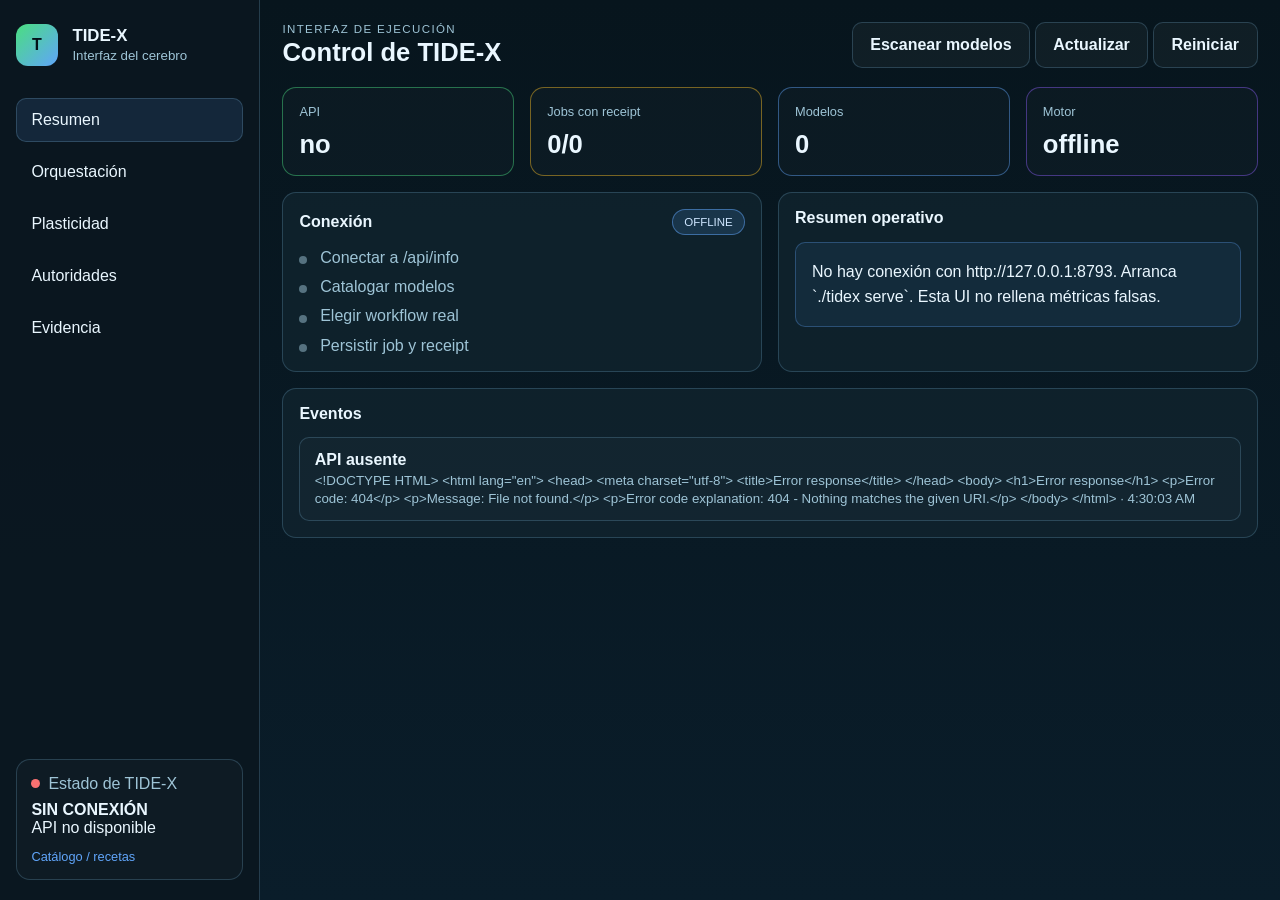
==== web-console/index.html @ 8091cc87 "refactor: reorganize TIDEX into domain modules and refresh operator surface Move flat src/ into foun" ====
<!DOCTYPE html>
<html lang="es">
  <head>
    <meta charset="UTF-8" />
    <meta name="viewport" content="width=device-width, initial-scale=1.0" />
    <title>TIDE-X | Interfaz</title>
    <link rel="stylesheet" href="styles.css" />
  </head>
  <body>
    <div class="app-shell">
      <aside class="sidebar">
        <div class="brand">
          <div class="brand-mark">T</div>
          <div>
            <h1>TIDE-X</h1>
            <small>Interfaz del cerebro</small>
          </div>
        </div>

        <nav class="nav">
          <button class="nav-item active" data-panel="overview">Resumen</button>
          <button class="nav-item" data-panel="pipeline">Orquestación</button>
          <button class="nav-item" data-panel="plasticity">Plasticidad</button>
          <button class="nav-item" data-panel="modules">Autoridades</button>
          <button class="nav-item" data-panel="evidence">Evidencia</button>
        </nav>

        <div class="mini-panel status-panel">
          <div class="status-row">
            <span class="status-dot" id="statusDot"></span>
            <span>Estado de TIDE-X</span>
          </div>
          <strong id="systemStatus">Sin conexión</strong>
          <div id="runtimeBadge" class="runtime-badge">buscando API</div>
          <a class="operator-link" href="/operator">Catálogo / recetas</a>
        </div>
      </aside>

      <main class="main-panel">
        <header class="topbar">
          <div>
            <p class="eyebrow">INTERFAZ DE EJECUCIÓN</p>
            <h2>Control de TIDE-X</h2>
          </div>
          <div class="header-actions">
            <button id="scanBtn" class="secondary">Escanear modelos</button>
            <button id="refreshBtn" class="secondary">Actualizar</button>
            <button id="resetBtn" class="secondary">Reiniciar</button>
          </div>
        </header>

        <section id="overview" class="panel active">
          <div class="metrics">
            <article class="metric-card ok">
              <span class="label">API</span>
              <strong id="metricAuthority">—</strong>
            </article>
            <article class="metric-card warn">
              <span class="label">Jobs con receipt</span>
              <strong id="metricEvidence">0/0</strong>
            </article>
            <article class="metric-card info">
              <span class="label">Modelos</span>
              <strong id="metricCapacity">0</strong>
            </article>
            <article class="metric-card accent">
              <span class="label">Motor</span>
              <strong id="metricRuntime">—</strong>
            </article>
          </div>

          <div class="grid two-columns">
            <div class="card">
              <div class="card-head">
                <h3>Conexión</h3>
                <span class="pill" id="phasePill">OFFLINE</span>
              </div>
              <ul class="timeline" id="timelineList">
                <li>Conectar a /api/info</li>
                <li>Catalogar modelos</li>
                <li>Elegir workflow real</li>
                <li>Persistir job y receipt</li>
              </ul>
            </div>

            <div class="card">
              <div class="card-head">
                <h3>Resumen operativo</h3>
              </div>
              <div id="summaryBox" class="summary-box">
                Esta es la interfaz de TIDE-X. Habla con el runtime local. No inventa autoridad ni receipts.
              </div>
            </div>
          </div>

          <div class="card full">
            <div class="card-head">
              <h3>Eventos</h3>
            </div>
            <div id="eventLog" class="event-log"></div>
          </div>
        </section>

        <section id="pipeline" class="panel">
          <div class="card full">
            <div class="card-head">
              <h3>Asistente operativo TIDE-X</h3>
            </div>

            <div class="goal-editor">
              <label>
                Nota (no es un parámetro reservado del runtime)
                <textarea id="goalInput" rows="3">Comprobar modelos locales y lanzar solo un workflow que TIDE-X acepte.</textarea>
              </label>
              <div class="goal-actions">
                <button class="secondary" id="buildPipelineBtn">Revisar plan</button>
                <button class="primary" id="runCycleBtn">Ejecutar workflow</button>
              </div>
            </div>

            <div class="workflow-wizard">
              <details class="wizard-step accordion-panel" open>
                <summary>
                  <span class="step-index">1</span>
                  <span>Modelos catalogados</span>
                </summary>
                <div class="accordion-content">
                  <div id="modelSelector" class="selection-list"></div>
                </div>
              </details>

              <details class="wizard-step accordion-panel" open>
                <summary>
                  <span class="step-index">2</span>
                  <span>Dataset / benchmark</span>
                </summary>
                <div class="accordion-content">
                  <div id="datasetSelector" class="selection-list dataset-list"></div>
                  <label class="upload-field">
                    <span>Cargar JSON, JSONL, CSV o texto</span>
                    <input id="datasetUpload" type="file" accept=".json,.jsonl,.csv,.txt" />
                  </label>
                  <div id="datasetValidation" class="validation-box neutral">
                    El descubrimiento conductual exige un JSON con schema cerebro.cross_model.behavioral_benchmark/v1.
                  </div>
                </div>
              </details>

              <details class="wizard-step accordion-panel" open>
                <summary>
                  <span class="step-index">3</span>
                  <span>Operación</span>
                </summary>
                <div class="accordion-content">
                  <div id="workflowSelector" class="workflow-list"></div>
                </div>
              </details>

              <details class="wizard-step summary-step accordion-panel" open>
                <summary>
                  <span class="step-index">4</span>
                  <span>Plan y lanzamiento</span>
                </summary>
                <div class="accordion-content">
                  <div id="executionSummary" class="summary-box"></div>
                  <div class="goal-actions compact-actions">
                    <button class="primary" id="runSelectedWorkflowBtn">Lanzar job</button>
                  </div>
                </div>
              </details>
            </div>

            <div id="pipelineOverview" class="pipeline-overview"></div>
          </div>
        </section>

        <section id="plasticity" class="panel">
          <div class="card full">
            <div class="card-head">
              <h3>Plasticidad y routing</h3>
            </div>
            <div class="plasticity-tabs" id="plasticityTabs">
              <button class="tab-btn active" data-tab="state">Estado</button>
              <button class="tab-btn" data-tab="experiments">Experimentos</button>
              <button class="tab-btn" data-tab="elo">ELO</button>
              <button class="tab-btn" data-tab="routes">Rutas</button>
              <button class="tab-btn" data-tab="learning">Aprendizaje</button>
            </div>
            <div id="plasticityPanel" class="plasticity-panel"></div>
          </div>
        </section>

        <section id="modules" class="panel">
          <div class="card full">
            <div class="card-head">
              <h3>Autoridades y áreas de TIDE-X</h3>
            </div>
            <div id="moduleGrid" class="module-grid"></div>
          </div>
        </section>

        <section id="evidence" class="panel">
          <div class="card full">
            <div class="card-head">
              <h3>Traza de evidencia</h3>
            </div>
            <div id="evidenceLog" class="evidence-log"></div>
          </div>

          <div class="card full">
            <div class="card-head">
              <h3>Jobs y receipts</h3>
            </div>
            <div id="receiptList" class="receipt-list"></div>
          </div>
        </section>
      </main>
    </div>

    <script src="app.js"></script>
  </body>
</html>
---- web-console/styles.css ----
:root {
  --bg: #07151d;
  --panel: #102a35;
  --panel-2: #173746;
  --panel-3: #214d5e;
  --border: rgba(146, 216, 255, 0.2);
  --text: #eaf7ff;
  --muted: #9ec4d6;
  --ok: #4ade80;
  --warn: #fbbf24;
  --danger: #f87171;
  --info: #60a5fa;
  --accent: #8b5cf6;
}

* {
  box-sizing: border-box;
}

html, body {
  margin: 0;
  min-height: 100%;
  background: linear-gradient(180deg, #07151d 0%, #0a1d2a 100%);
  color: var(--text);
  font-family: Inter, "Segoe UI", sans-serif;
}

body {
  min-height: 100vh;
}

button {
  font: inherit;
}

.app-shell {
  display: grid;
  grid-template-columns: 260px 1fr;
  min-height: 100vh;
}

.sidebar {
  background: rgba(10, 23, 32, 0.9);
  border-right: 1px solid var(--border);
  padding: 1.25rem 1rem;
  display: flex;
  flex-direction: column;
  gap: 1.25rem;
}

.brand {
  display: flex;
  align-items: center;
  gap: 0.9rem;
  padding: 0.25rem 0 0.75rem;
}

.brand-mark {
  width: 42px;
  height: 42px;
  border-radius: 12px;
  display: grid;
  place-items: center;
  background: linear-gradient(135deg, #4ade80, #60a5fa);
  color: #031018;
  font-weight: 800;
}

.brand h1 {
  margin: 0;
  font-size: 1.05rem;
}

.brand small {
  color: var(--muted);
}

.operator-link {
  display: inline-block;
  margin-top: 0.75rem;
  color: var(--info);
  font-size: 0.8rem;
  text-decoration: none;
}

.operator-link:hover {
  text-decoration: underline;
}

.nav {
  display: flex;
  flex-direction: column;
  gap: 0.5rem;
}

.nav-item {
  width: 100%;
  text-align: left;
  background: transparent;
  border: 1px solid transparent;
  color: var(--text);
  padding: 0.75rem 0.9rem;
  border-radius: 10px;
  cursor: pointer;
  transition: 0.2s ease;
}

.nav-item:hover,
.nav-item.active {
  background: rgba(96, 165, 250, 0.12);
  border-color: var(--border);
}

.mini-panel {
  margin-top: auto;
  background: rgba(255,255,255,0.02);
  border: 1px solid var(--border);
  border-radius: 14px;
  padding: 0.9rem;
}

.status-row {
  display: flex;
  align-items: center;
  gap: 0.5rem;
  color: var(--muted);
  margin-bottom: 0.5rem;
}

.status-dot {
  width: 9px;
  height: 9px;
  border-radius: 50%;
  display: inline-block;
  background: var(--danger);
}

.status-dot.live {
  background: var(--ok);
  box-shadow: 0 0 10px rgba(74, 222, 128, 0.8);
}

.main-panel {
  padding: 1.4rem;
}

.topbar {
  display: flex;
  justify-content: space-between;
  align-items: center;
  margin-bottom: 1.2rem;
  gap: 1rem;
}

.eyebrow {
  margin: 0 0 0.2rem;
  color: var(--muted);
  letter-spacing: 0.12em;
  font-size: 0.72rem;
}

.topbar h2 {
  margin: 0;
  font-size: clamp(1.4rem, 2vw, 2rem);
}

.panel {
  display: none;
}

.panel.active {
  display: block;
}

.metrics {
  display: grid;
  grid-template-columns: repeat(4, minmax(140px, 1fr));
  gap: 1rem;
  margin-bottom: 1rem;
}

.metric-card {
  background: rgba(255,255,255,0.02);
  border: 1px solid var(--border);
  border-radius: 14px;
  padding: 1rem;
  display: flex;
  flex-direction: column;
  gap: 0.7rem;
}

.metric-card.ok { border-color: rgba(74, 222, 128, 0.45); }
.metric-card.warn { border-color: rgba(251, 191, 36, 0.45); }
.metric-card.info { border-color: rgba(96, 165, 250, 0.45); }
.metric-card.accent { border-color: rgba(139, 92, 246, 0.45); }

.label {
  color: var(--muted);
  font-size: 0.8rem;
}

.metric-card strong {
  font-size: 1.6rem;
}

.grid.two-columns {
  display: grid;
  grid-template-columns: 1fr 1fr;
  gap: 1rem;
}

.card {
  background: rgba(17, 37, 47, 0.78);
  border: 1px solid var(--border);
  border-radius: 14px;
  padding: 1rem;
}

.card.full {
  margin-top: 1rem;
}

.card-head {
  display: flex;
  justify-content: space-between;
  align-items: center;
  margin-bottom: 0.9rem;
}

.card-head h3 {
  margin: 0;
  font-size: 1rem;
}

.pill {
  display: inline-block;
  padding: 0.35rem 0.7rem;
  border-radius: 999px;
  font-size: 0.72rem;
  background: rgba(96, 165, 250, 0.15);
  border: 1px solid rgba(96, 165, 250, 0.5);
  color: #cfe6ff;
}

.timeline {
  list-style: none;
  margin: 0;
  padding: 0;
  display: flex;
  flex-direction: column;
  gap: 0.7rem;
  color: var(--muted);
}

.timeline li {
  position: relative;
  padding-left: 1.3rem;
}

.timeline li::before {
  content: "";
  position: absolute;
  left: 0;
  top: 0.45rem;
  width: 8px;
  height: 8px;
  border-radius: 50%;
  background: rgba(158, 196, 214, 0.5);
}

.timeline li.done::before { background: var(--ok); }
.timeline li.doing::before { background: var(--warn); }

.summary-box {
  background: rgba(96, 165, 250, 0.08);
  border: 1px solid rgba(96, 165, 250, 0.3);
  border-radius: 10px;
  color: var(--text);
  padding: 1rem;
  line-height: 1.6;
}

.workflow-wizard {
  display: grid;
  grid-template-columns: repeat(2, minmax(260px, 1fr));
  gap: 1rem;
  margin-top: 1rem;
}

.accordion-panel {
  background: rgba(255, 255, 255, 0.02);
  border: 1px solid var(--border);
  border-radius: 14px;
  padding: 0;
  overflow: hidden;
}

.accordion-panel summary {
  list-style: none;
  display: flex;
  align-items: center;
  gap: 0.75rem;
  padding: 1rem 1rem 0.9rem;
  cursor: pointer;
  font-weight: 600;
  color: var(--text);
}

.accordion-panel summary::-webkit-details-marker {
  display: none;
}

.accordion-panel[open] summary {
  border-bottom: 1px solid var(--border);
  background: rgba(96, 165, 250, 0.04);
}

.accordion-content {
  padding: 1rem;
}

.summary-step {
  grid-column: 1 / -1;
}

.wizard-head {
  display: flex;
  align-items: center;
  gap: 0.75rem;
  margin-bottom: 0.85rem;
}

.step-index {
  width: 28px;
  height: 28px;
  border-radius: 50%;
  display: grid;
  place-items: center;
  background: rgba(96, 165, 250, 0.15);
  border: 1px solid rgba(96, 165, 250, 0.5);
  color: #dfeefe;
  font-weight: 700;
}

.wizard-step h4 {
  margin: 0;
  font-size: 1rem;
}

.selection-list,
.workflow-list {
  display: grid;
  gap: 0.75rem;
}

.option-card {
  border: 1px solid var(--border);
  background: rgba(12, 27, 35, 0.7);
  border-radius: 10px;
  padding: 0.8rem 0.9rem;
  cursor: pointer;
  transition: border-color 0.2s ease, transform 0.15s ease, box-shadow 0.2s ease;
}

.option-card:hover {
  transform: translateY(-1px);
  border-color: rgba(96, 165, 250, 0.5);
}

.option-card.selected {
  border-color: rgba(74, 222, 128, 0.6);
  box-shadow: inset 0 0 0 1px rgba(74, 222, 128, 0.35);
}

.option-card.disabled {
  opacity: 0.5;
  cursor: not-allowed;
}

.option-card strong {
  display: block;
  margin-bottom: 0.25rem;
}

.option-card small,
.option-card span {
  color: var(--muted);
}

.option-card .option-meta {
  display: flex;
  justify-content: space-between;
  gap: 0.5rem;
  align-items: center;
  margin-top: 0.35rem;
}

.validation-box {
  margin-top: 0.75rem;
  border-radius: 10px;
  border: 1px solid var(--border);
  padding: 0.75rem 0.85rem;
  background: rgba(255, 255, 255, 0.02);
  color: var(--text);
  line-height: 1.5;
}

.validation-box.success {
  border-color: rgba(74, 222, 128, 0.5);
  background: rgba(74, 222, 128, 0.08);
}

.validation-box.warning {
  border-color: rgba(251, 191, 36, 0.5);
  background: rgba(251, 191, 36, 0.08);
}

.validation-box.neutral {
  border-color: rgba(96, 165, 250, 0.3);
}

.upload-field {
  display: grid;
  gap: 0.45rem;
  margin-top: 0.85rem;
  color: var(--muted);
}

.upload-field input {
  width: 100%;
  padding: 0.7rem 0.8rem;
  border-radius: 10px;
  border: 1px solid var(--border);
  background: rgba(255, 255, 255, 0.02);
  color: var(--text);
}

.compact-actions {
  margin-top: 0.9rem;
}

.actions {
  display: flex;
  flex-wrap: wrap;
  gap: 0.8rem;
  margin-top: 0.5rem;
}

.primary, .secondary {
  border: none;
  border-radius: 10px;
  padding: 0.8rem 1.1rem;
  cursor: pointer;
  font-weight: 700;
  transition: transform 0.15s ease, opacity 0.15s ease;
}

.primary {
  background: linear-gradient(135deg, #4ade80, #22c55e);
  color: #06250f;
}

.primary.alt {
  background: linear-gradient(135deg, #60a5fa, #8b5cf6);
  color: white;
}

.secondary {
  background: rgba(255,255,255,0.04);
  border: 1px solid var(--border);
  color: var(--text);
}

.primary:hover, .secondary:hover {
  transform: translateY(-1px);
}

.primary:disabled, .secondary:disabled {
  opacity: 0.45;
  cursor: not-allowed;
  transform: none;
}

.evidence-log,
.event-log,
.receipt-list {
  display: flex;
  flex-direction: column;
  gap: 0.8rem;
}

.log-entry,
.receipt-item {
  background: rgba(255,255,255,0.02);
  border: 1px solid var(--border);
  border-radius: 10px;
  padding: 0.8rem 0.9rem;
}

.log-entry strong,
.receipt-item strong {
  display: block;
  margin-bottom: 0.15rem;
}

.log-entry small,
.receipt-item small {
  color: var(--muted);
}

.receipt-item .hash {
  font-family: "SFMono-Regular", Consolas, monospace;
  color: #d0eaff;
  word-break: break-all;
}

@media (max-width: 860px) {
  .app-shell {
    grid-template-columns: 1fr;
  }

  .sidebar {
    border-right: none;
    border-bottom: 1px solid var(--border);
  }

  .metrics,
  .grid.two-columns,
  .workflow-wizard {
    grid-template-columns: 1fr;
  }
}
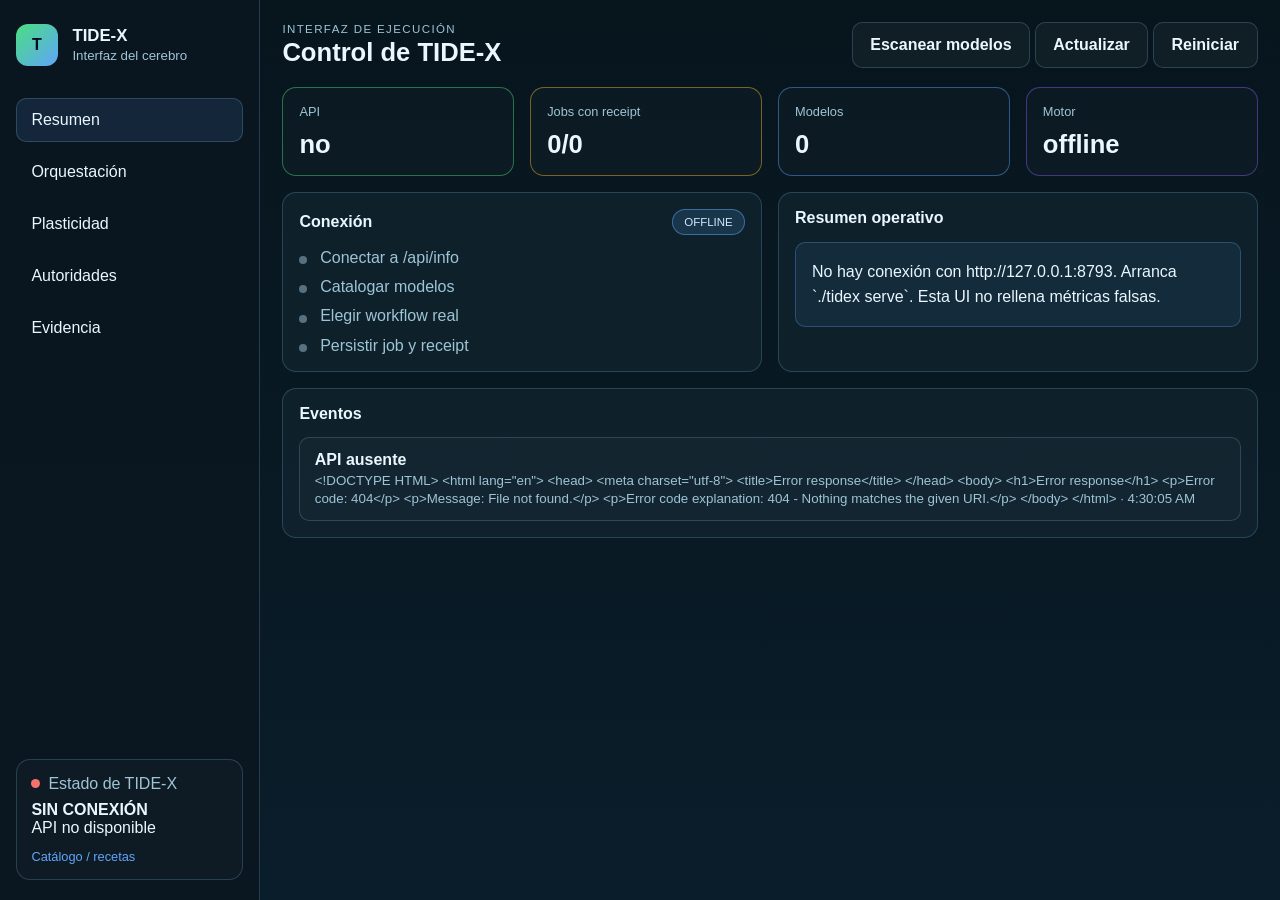
==== commit 9f9129b4: "refactor: rename cerebro schemas and digest domains to tidex Replace cerebro.tidex.*/cerebro.cross_m" ====
--- a/web-console/index.html
+++ b/web-console/index.html
@@ -141,7 +141,7 @@
                     <input id="datasetUpload" type="file" accept=".json,.jsonl,.csv,.txt" />
                   </label>
                   <div id="datasetValidation" class="validation-box neutral">
-                    El descubrimiento conductual exige un JSON con schema cerebro.cross_model.behavioral_benchmark/v1.
+                    El descubrimiento conductual exige un JSON con schema tidex.cross_model.behavioral_benchmark/v1.
                   </div>
                 </div>
               </details>
